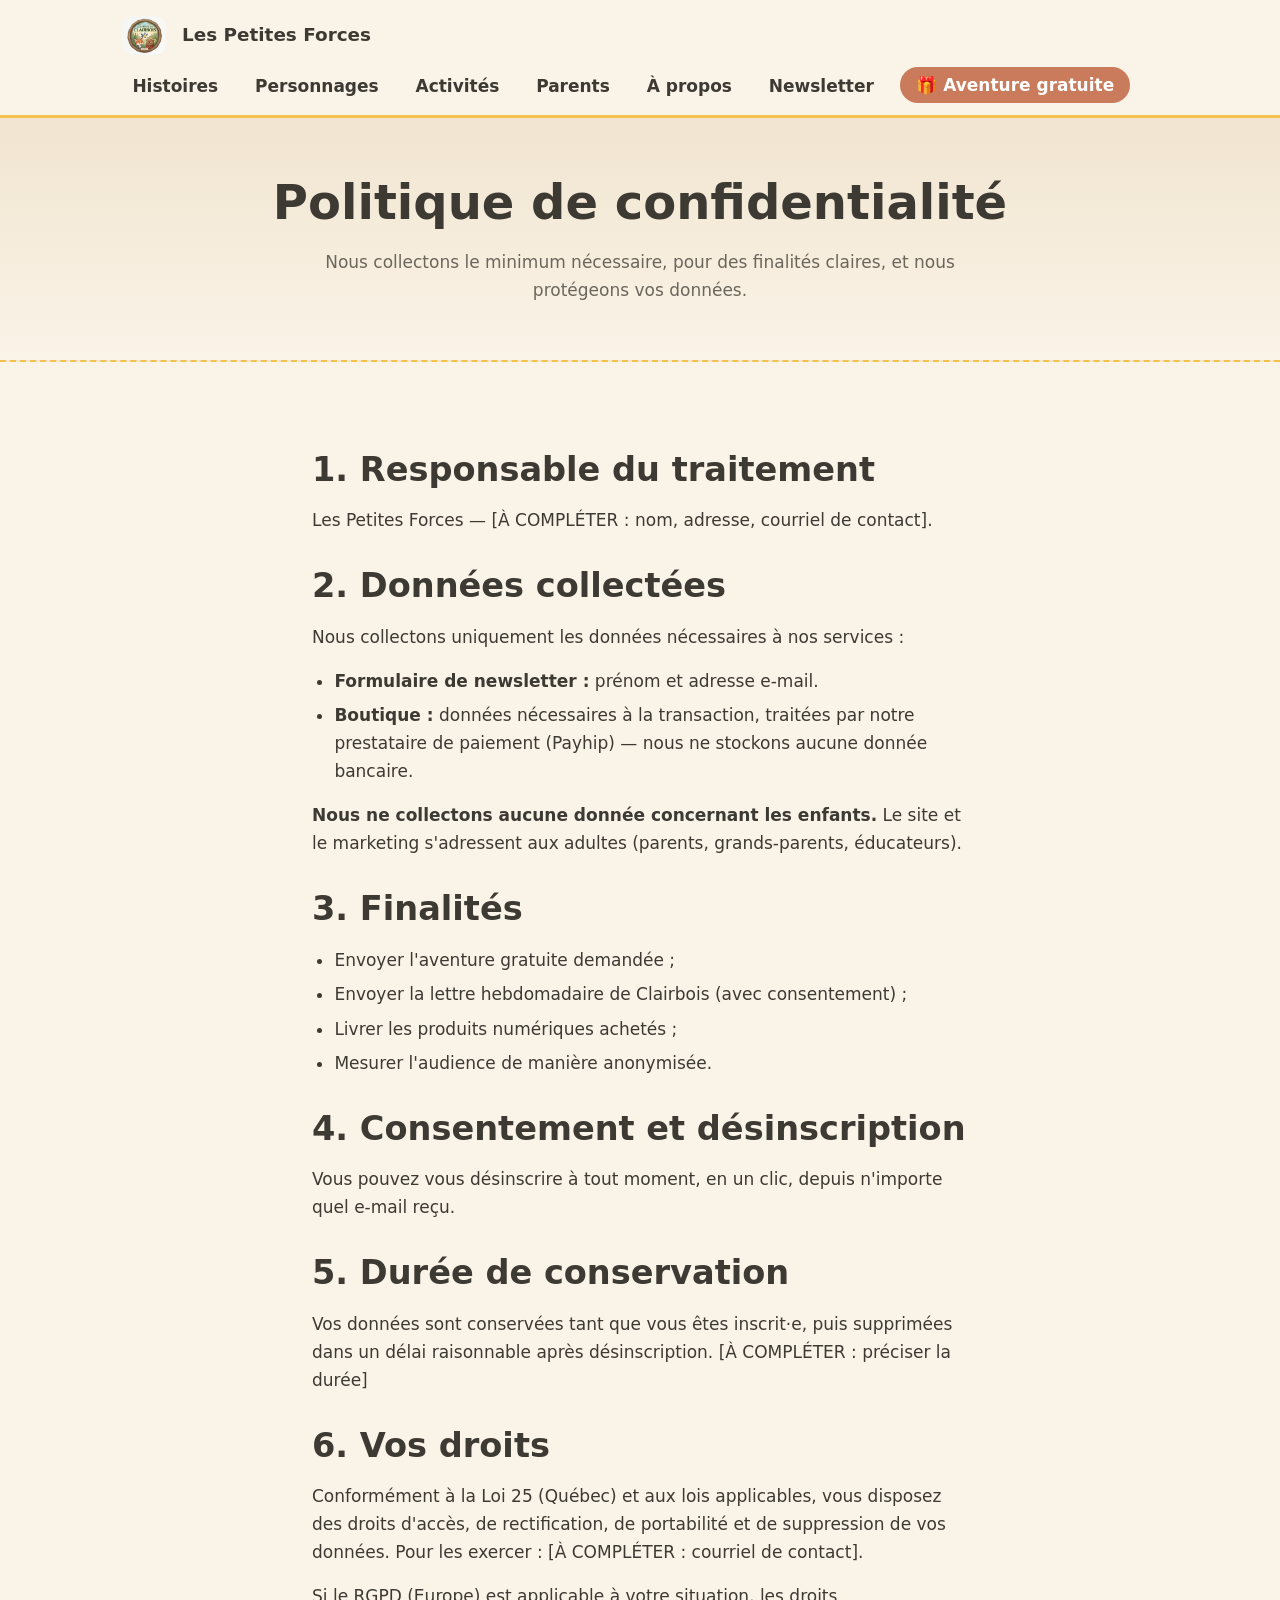
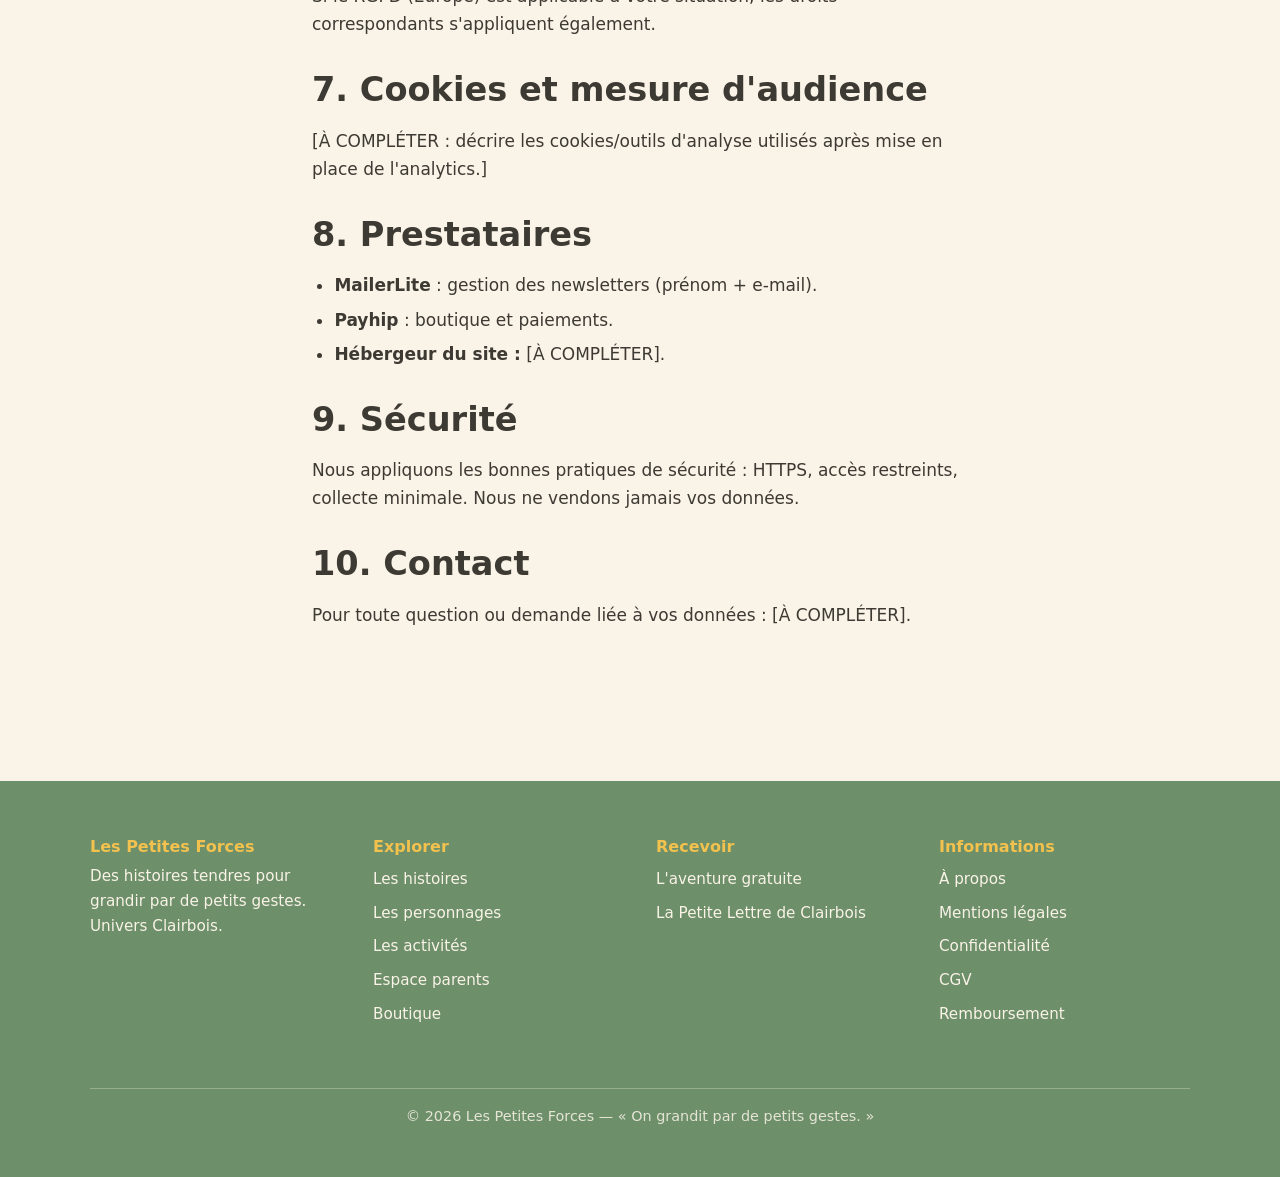
==== confidentialite.html @ 39acc362 "Site Les Petites Forces v0.1 — univers Clairbois Première version du site statique pilote par les do" ====
<!DOCTYPE html>
<html lang="fr">
<head>
  <meta charset="UTF-8">
  <meta name="viewport" content="width=device-width, initial-scale=1.0">
  <title>Politique de confidentialité — Les Petites Forces</title>
  <meta name="description" content="Comment Les Petites Forces collecte et protège vos données personnelles (Loi 25 Québec, Canada).">
  <link rel="stylesheet" href="css/style.css">
  <link rel="icon" href="assets/logo-crayon.png" type="image/png">
</head>
<body>
  <a class="skip-link" href="#contenu">Aller au contenu principal</a>

  <header class="site-header">
    <nav class="nav" aria-label="Navigation principale">
      <a class="logo" href="index.html">
        <img src="assets/logo-couleur.png" alt="Logo Les Petites Forces">
        Les Petites Forces
      </a>
      <ul class="nav-links">
        <li><a href="histoires.html">Histoires</a></li>
        <li><a href="personnages.html">Personnages</a></li>
        <li><a href="activites.html">Activités</a></li>
        <li><a href="parents.html">Parents</a></li>
        <li><a href="apropos.html">À propos</a></li>
        <li><a href="newsletter.html">Newsletter</a></li>
        <li><a class="cta" href="newsletter.html">🎁 Aventure gratuite</a></li>
      </ul>
    </nav>
  </header>

  <main id="contenu">
    <div class="page-entete">
      <h1>Politique de confidentialité</h1>
      <p>Nous collectons le minimum nécessaire, pour des finalités claires, et nous protégeons vos données.</p>
    </div>

    <div class="conteneur prose">
      <h2>1. Responsable du traitement</h2>
      <p>Les Petites Forces — [À COMPLÉTER : nom, adresse, courriel de contact].</p>

      <h2>2. Données collectées</h2>
      <p>Nous collectons uniquement les données nécessaires à nos services :</p>
      <ul>
        <li><strong>Formulaire de newsletter :</strong> prénom et adresse e-mail.</li>
        <li><strong>Boutique :</strong> données nécessaires à la transaction, traitées par notre prestataire de paiement (Payhip) — nous ne stockons aucune donnée bancaire.</li>
      </ul>
      <p><strong>Nous ne collectons aucune donnée concernant les enfants.</strong> Le site et le marketing s'adressent aux adultes (parents, grands-parents, éducateurs).</p>

      <h2>3. Finalités</h2>
      <ul>
        <li>Envoyer l'aventure gratuite demandée ;</li>
        <li>Envoyer la lettre hebdomadaire de Clairbois (avec consentement) ;</li>
        <li>Livrer les produits numériques achetés ;</li>
        <li>Mesurer l'audience de manière anonymisée.</li>
      </ul>

      <h2>4. Consentement et désinscription</h2>
      <p>Vous pouvez vous désinscrire à tout moment, en un clic, depuis n'importe quel e-mail reçu.</p>

      <h2>5. Durée de conservation</h2>
      <p>Vos données sont conservées tant que vous êtes inscrit·e, puis supprimées dans un délai raisonnable après désinscription. [À COMPLÉTER : préciser la durée]</p>

      <h2>6. Vos droits</h2>
      <p>Conformément à la Loi 25 (Québec) et aux lois applicables, vous disposez des droits d'accès, de rectification, de portabilité et de suppression de vos données. Pour les exercer : [À COMPLÉTER : courriel de contact].</p>
      <p>Si le RGPD (Europe) est applicable à votre situation, les droits correspondants s'appliquent également.</p>

      <h2>7. Cookies et mesure d'audience</h2>
      <p>[À COMPLÉTER : décrire les cookies/outils d'analyse utilisés après mise en place de l'analytics.]</p>

      <h2>8. Prestataires</h2>
      <ul>
        <li><strong>MailerLite</strong> : gestion des newsletters (prénom + e-mail).</li>
        <li><strong>Payhip</strong> : boutique et paiements.</li>
        <li><strong>Hébergeur du site :</strong> [À COMPLÉTER].</li>
      </ul>

      <h2>9. Sécurité</h2>
      <p>Nous appliquons les bonnes pratiques de sécurité : HTTPS, accès restreints, collecte minimale. Nous ne vendons jamais vos données.</p>

      <h2>10. Contact</h2>
      <p>Pour toute question ou demande liée à vos données : [À COMPLÉTER].</p>
    </div>
  </main>

  <footer class="site-footer">
    <div class="footer-grille">
      <div>
        <h3>Les Petites Forces</h3>
        <p style="font-size:0.95rem">Des histoires tendres pour grandir par de petits gestes. Univers Clairbois.</p>
      </div>
      <div>
        <h3>Explorer</h3>
        <ul>
          <li><a href="histoires.html">Les histoires</a></li>
          <li><a href="personnages.html">Les personnages</a></li>
          <li><a href="activites.html">Les activités</a></li>
          <li><a href="parents.html">Espace parents</a></li>
          <li><a href="boutique.html">Boutique</a></li>
        </ul>
      </div>
      <div>
        <h3>Recevoir</h3>
        <ul>
          <li><a href="newsletter.html">L'aventure gratuite</a></li>
          <li><a href="newsletter.html">La Petite Lettre de Clairbois</a></li>
        </ul>
      </div>
      <div>
        <h3>Informations</h3>
        <ul>
          <li><a href="apropos.html">À propos</a></li>
          <li><a href="mentions-legales.html">Mentions légales</a></li>
          <li><a href="confidentialite.html">Confidentialité</a></li>
          <li><a href="cgv.html">CGV</a></li>
          <li><a href="remboursement.html">Remboursement</a></li>
        </ul>
      </div>
    </div>
    <div class="footer-bas">
      <p>© 2026 Les Petites Forces — « On grandit par de petits gestes. »</p>
    </div>
  </footer>

  <script src="js/main.js"></script>
</body>
</html>
---- css/style.css ----
/* ============================================================
   LES PETITES FORCES — Clairbois
   Site statique — design system
   Palette (kit §06) : vert sauge, jaune soleil, bleu doux,
   terracotta, crème — aquarelle chaleureuse pour album jeunesse.
   ============================================================ */

:root {
  /* Palette */
  --vert-sauge: #8fae8b;
  --vert-sauge-fonce: #6d8f6a;
  --jaune-soleil: #f2c14e;
  --bleu-doux: #a6c9dd;
  --bleu-doux-fonce: #7fa9c2;
  --terracotta: #c97b5c;
  --terracotta-fonce: #a85f43;
  --creme: #faf3e7;
  --creme-fonce: #f1e5d0;
  --encre: #3d3a34;
  --encre-douce: #6b665c;
  --blanc: #ffffff;

  /* Typographie */
  --font-titres: ui-rounded, "SF Pro Rounded", "Avenir Next Rounded", "Segoe UI", system-ui, sans-serif;
  --font-corps: "Avenir Next", "Segoe UI", system-ui, -apple-system, sans-serif;

  /* Espacements */
  --sp-xs: 0.5rem;
  --sp-sm: 1rem;
  --sp-md: 2rem;
  --sp-lg: 3.5rem;
  --sp-xl: 5rem;

  /* Rayons */
  --rayon: 18px;
  --rayon-petit: 10px;

  /* Ombres douces */
  --ombre: 0 4px 18px rgba(61, 58, 52, 0.08);
  --ombre-forte: 0 8px 30px rgba(61, 58, 52, 0.14);
}

/* ---------- Base ---------- */

* { box-sizing: border-box; margin: 0; padding: 0; }

html { scroll-behavior: smooth; }

body {
  font-family: var(--font-corps);
  background: var(--creme);
  color: var(--encre);
  line-height: 1.65;
  font-size: 1.0625rem;
  -webkit-font-smoothing: antialiased;
}

img { max-width: 100%; height: auto; display: block; }

a { color: var(--terracotta-fonce); text-decoration: none; }
a:hover { text-decoration: underline; }

h1, h2, h3, h4 {
  font-family: var(--font-titres);
  line-height: 1.2;
  color: var(--encre);
  font-weight: 700;
}

h1 { font-size: clamp(2rem, 5vw, 3rem); margin-bottom: var(--sp-sm); }
h2 { font-size: clamp(1.5rem, 3.5vw, 2.1rem); margin-bottom: var(--sp-sm); }
h3 { font-size: 1.25rem; margin-bottom: var(--sp-xs); }

p { margin-bottom: var(--sp-sm); }

/* ---------- Accessibilité : skip link ---------- */

.skip-link {
  position: absolute;
  left: -9999px;
  top: 0;
  background: var(--terracotta);
  color: var(--blanc);
  padding: var(--sp-sm);
  border-radius: 0 0 var(--rayon-petit) 0;
  z-index: 1000;
}
.skip-link:focus { left: 0; }

/* ---------- En-tête ---------- */

.site-header {
  background: var(--creme);
  border-bottom: 3px solid var(--jaune-soleil);
  position: sticky;
  top: 0;
  z-index: 100;
}

.nav {
  max-width: 1100px;
  margin: 0 auto;
  padding: var(--sp-sm) var(--sp-md);
  display: flex;
  align-items: center;
  justify-content: space-between;
  gap: var(--sp-sm);
  flex-wrap: wrap;
}

.logo {
  display: flex;
  align-items: center;
  gap: var(--sp-sm);
  font-family: var(--font-titres);
  font-weight: 700;
  font-size: 1.15rem;
  color: var(--encre);
}
.logo:hover { text-decoration: none; }
.logo img { width: 44px; height: auto; border-radius: var(--rayon-petit); }

.nav-links {
  display: flex;
  gap: var(--sp-sm);
  list-style: none;
  flex-wrap: wrap;
  align-items: center;
}
.nav-links a {
  color: var(--encre);
  font-weight: 600;
  padding: 0.35rem 0.65rem;
  border-radius: var(--rayon-petit);
}
.nav-links a:hover { background: var(--creme-fonce); text-decoration: none; }

.nav-links .cta {
  background: var(--terracotta);
  color: var(--blanc);
  padding: 0.5rem 1rem;
  border-radius: 999px;
}
.nav-links .cta:hover { background: var(--terracotta-fonce); text-decoration: none; }

/* ---------- Conteneur ---------- */

.conteneur {
  max-width: 1100px;
  margin: 0 auto;
  padding: var(--sp-lg) var(--sp-md);
}

.section-petite { padding: var(--sp-md) var(--sp-md); }

/* ---------- Héro ---------- */

.hero {
  text-align: center;
  padding: var(--sp-xl) var(--sp-md);
  background: linear-gradient(180deg, var(--creme) 0%, var(--creme-fonce) 100%);
  border-bottom: 2px dashed var(--jaune-soleil);
}

.hero .signature {
  font-family: var(--font-titres);
  font-size: 1.15rem;
  color: var(--terracotta-fonce);
  font-style: italic;
  margin-bottom: var(--sp-sm);
  display: block;
}

.hero p.hero-texte {
  max-width: 640px;
  margin: 0 auto var(--sp-md);
  font-size: 1.15rem;
  color: var(--encre-douce);
}

.hero-actions {
  display: flex;
  gap: var(--sp-sm);
  justify-content: center;
  flex-wrap: wrap;
}

/* ---------- Boutons ---------- */

.btn {
  display: inline-block;
  font-family: var(--font-titres);
  font-weight: 700;
  font-size: 1.05rem;
  padding: 0.85rem 1.8rem;
  border-radius: 999px;
  border: none;
  cursor: pointer;
  transition: transform 0.15s ease, box-shadow 0.15s ease, background 0.15s ease;
  text-decoration: none !important;
}
.btn:hover { transform: translateY(-2px); box-shadow: var(--ombre); }

.btn-principal { background: var(--terracotta); color: var(--blanc); }
.btn-principal:hover { background: var(--terracotta-fonce); }

.btn-secondaire { background: var(--vert-sauge); color: var(--blanc); }
.btn-secondaire:hover { background: var(--vert-sauge-fonce); }

.btn-jaune { background: var(--jaune-soleil); color: var(--encre); }
.btn-jaune:hover { background: #e3b13a; }

.btn-transparent {
  background: transparent;
  color: var(--encre);
  border: 2px solid var(--creme-fonce);
}
.btn-transparent:hover { border-color: var(--vert-sauge); }

/* ---------- Sections ---------- */

.section-titre {
  text-align: center;
  max-width: 680px;
  margin: 0 auto var(--sp-lg);
}
.section-titre p { color: var(--encre-douce); }

.section-alternee { background: var(--blanc); }
.section-alternee-2 { background: var(--creme-fonce); }

/* ---------- Grille albums ---------- */

.grille-albums {
  display: grid;
  grid-template-columns: repeat(auto-fill, minmax(230px, 1fr));
  gap: var(--sp-md);
  list-style: none;
}

.carte-album {
  background: var(--blanc);
  border-radius: var(--rayon);
  overflow: hidden;
  box-shadow: var(--ombre);
  transition: transform 0.2s ease, box-shadow 0.2s ease;
  display: flex;
  flex-direction: column;
}
.carte-album:hover {
  transform: translateY(-4px);
  box-shadow: var(--ombre-forte);
}

.carte-album .couverture { aspect-ratio: 4 / 3; object-fit: cover; width: 100%; }
.carte-album .contenu { padding: var(--sp-sm); display: flex; flex-direction: column; flex: 1; }
.carte-album h3 { font-size: 1.1rem; margin-bottom: 0.25rem; }
.carte-album .theme { color: var(--encre-douce); font-size: 0.9rem; margin-bottom: var(--sp-sm); }
.carte-album .bas { margin-top: auto; display: flex; justify-content: space-between; align-items: center; }
.carte-album .prix { font-family: var(--font-titres); font-weight: 700; color: var(--terracotta-fonce); }
.carte-album .lien { font-size: 0.95rem; font-weight: 700; }

/* ---------- Personnages ---------- */

.grille-personnages {
  display: grid;
  grid-template-columns: repeat(auto-fill, minmax(300px, 1fr));
  gap: var(--sp-md);
}

.carte-personnage {
  background: var(--blanc);
  border-radius: var(--rayon);
  padding: var(--sp-md);
  box-shadow: var(--ombre);
  border-top: 6px solid var(--bleu-doux);
}
.carte-personnage:nth-child(2) { border-top-color: var(--jaune-soleil); }
.carte-personnage:nth-child(3) { border-top-color: var(--vert-sauge); }
.carte-personnage:nth-child(4) { border-top-color: var(--terracotta); }
.carte-personnage:nth-child(5) { border-top-color: var(--bleu-doux-fonce); }

.carte-personnage ul {
  margin: var(--sp-xs) 0 0 1.2rem;
  color: var(--encre-douce);
}
.carte-personnage li { margin-bottom: 0.2rem; }

/* ---------- Étapes du tunnel / comment ça marche ---------- */

.etapes {
  display: grid;
  grid-template-columns: repeat(auto-fit, minmax(200px, 1fr));
  gap: var(--sp-md);
  counter-reset: etape;
}
.etape {
  background: var(--blanc);
  border-radius: var(--rayon);
  padding: var(--sp-md);
  box-shadow: var(--ombre);
  position: relative;
}
.etape::before {
  counter-increment: etape;
  content: counter(etape);
  display: flex;
  align-items: center;
  justify-content: center;
  width: 44px;
  height: 44px;
  border-radius: 50%;
  background: var(--jaune-soleil);
  color: var(--encre);
  font-family: var(--font-titres);
  font-weight: 700;
  font-size: 1.25rem;
  margin-bottom: var(--sp-sm);
}

/* ---------- Formulaire newsletter ---------- */

.bloc-formulaire {
  max-width: 560px;
  margin: 0 auto;
  background: var(--blanc);
  border-radius: var(--rayon);
  padding: var(--sp-md);
  box-shadow: var(--ombre);
  border: 2px solid var(--creme-fonce);
}

.bloc-formulaire p { text-align: center; color: var(--encre-douce); }

/* ---------- Pied de page ---------- */

.site-footer {
  background: var(--vert-sauge-fonce);
  color: var(--creme);
  padding: var(--sp-lg) var(--sp-md) var(--sp-md);
  margin-top: var(--sp-xl);
}

.footer-grille {
  max-width: 1100px;
  margin: 0 auto;
  display: grid;
  grid-template-columns: repeat(auto-fit, minmax(200px, 1fr));
  gap: var(--sp-md);
}

.footer-grille h3 { color: var(--jaune-soleil); font-size: 1rem; }

.footer-grille ul { list-style: none; }
.footer-grille a { color: var(--creme); font-size: 0.95rem; }
.footer-grille li { margin-bottom: 0.35rem; }

.footer-bas {
  max-width: 1100px;
  margin: var(--sp-lg) auto 0;
  padding-top: var(--sp-sm);
  border-top: 1px solid rgba(250, 243, 231, 0.3);
  font-size: 0.9rem;
  text-align: center;
  color: rgba(250, 243, 231, 0.85);
}

/* ---------- Pages internes ---------- */

.page-entete {
  background: linear-gradient(180deg, var(--creme-fonce), var(--creme));
  text-align: center;
  padding: var(--sp-lg) var(--sp-md);
  border-bottom: 2px dashed var(--jaune-soleil);
}
.page-entete p { max-width: 640px; margin: 0 auto; color: var(--encre-douce); }

.prose { max-width: 720px; margin: 0 auto; }
.prose h2 { margin-top: var(--sp-md); }
.prose ul, .prose ol { margin: 0 0 var(--sp-sm) 1.4rem; }
.prose li { margin-bottom: 0.4rem; }

/* ---------- Fiche album ---------- */

.fiche-album {
  display: grid;
  grid-template-columns: 1fr 1fr;
  gap: var(--sp-lg);
  align-items: start;
}
.fiche-album .couverture {
  border-radius: var(--rayon);
  box-shadow: var(--ombre-forte);
  width: 100%;
}

.fiche-infos .theme-badge {
  display: inline-block;
  background: var(--bleu-doux);
  color: var(--encre);
  font-size: 0.85rem;
  font-weight: 600;
  padding: 0.25rem 0.8rem;
  border-radius: 999px;
  margin-bottom: var(--sp-sm);
}

.fiche-infos .competences {
  display: flex;
  flex-wrap: wrap;
  gap: 0.4rem;
  margin: var(--sp-sm) 0;
}
.fiche-infos .competence {
  background: var(--creme-fonce);
  border-radius: 999px;
  padding: 0.2rem 0.7rem;
  font-size: 0.85rem;
}

.fiche-infos .prix { font-size: 1.6rem; font-family: var(--font-titres); color: var(--terracotta-fonce); font-weight: 700; }

.fiche-retour { margin: var(--sp-md) 0; display: inline-block; font-weight: 600; }

/* ---------- Accessibilité : focus visible ---------- */

a:focus-visible, button:focus-visible {
  outline: 3px solid var(--bleu-doux-fonce);
  outline-offset: 2px;
  border-radius: 4px;
}

/* ---------- Mobile ---------- */

@media (max-width: 720px) {
  .nav { flex-direction: column; align-items: flex-start; }
  .nav-links { width: 100%; justify-content: flex-start; }
  .fiche-album { grid-template-columns: 1fr; gap: var(--sp-md); }
  .hero { padding: var(--sp-lg) var(--sp-sm); }
  .conteneur { padding: var(--sp-md) var(--sp-sm); }
}

@media (max-width: 480px) {
  .nav-links a { font-size: 0.92rem; padding: 0.3rem 0.5rem; }
  .btn { width: 100%; text-align: center; }
  .hero-actions { flex-direction: column; width: 100%; }
}
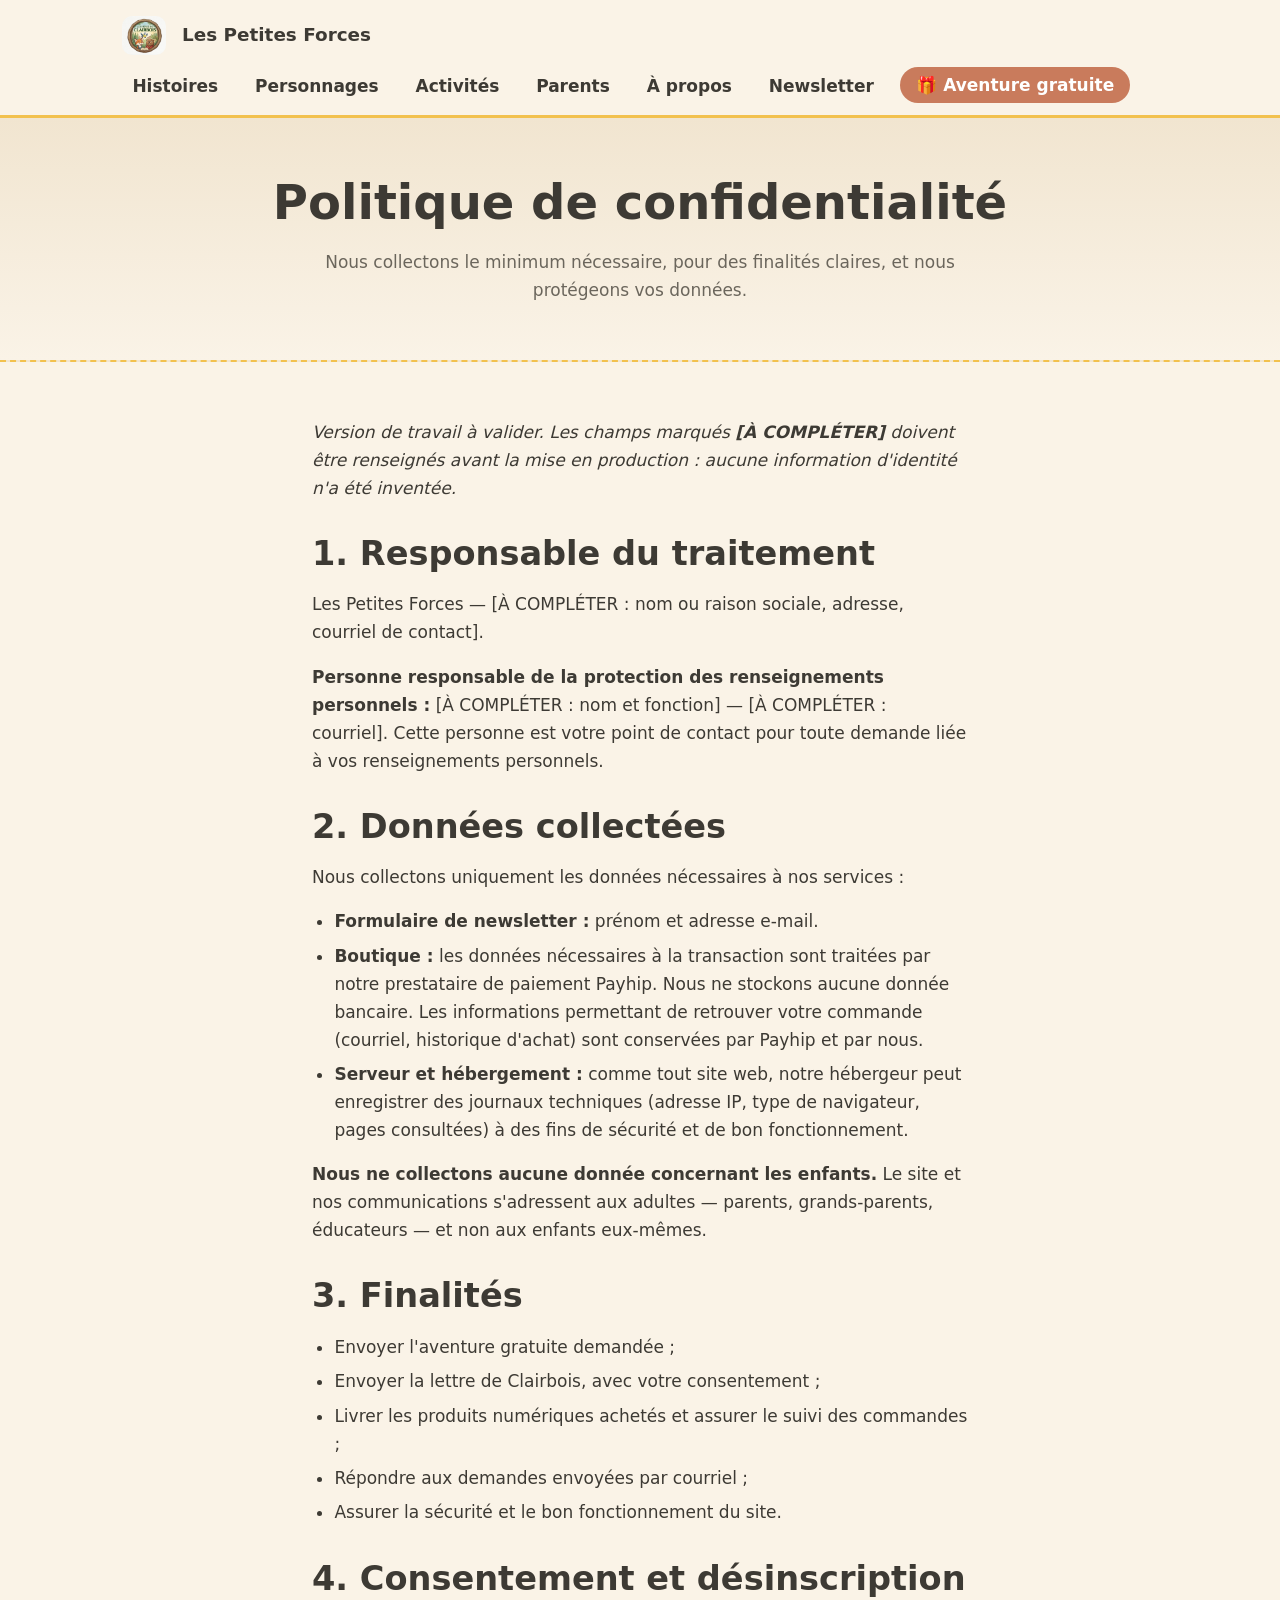
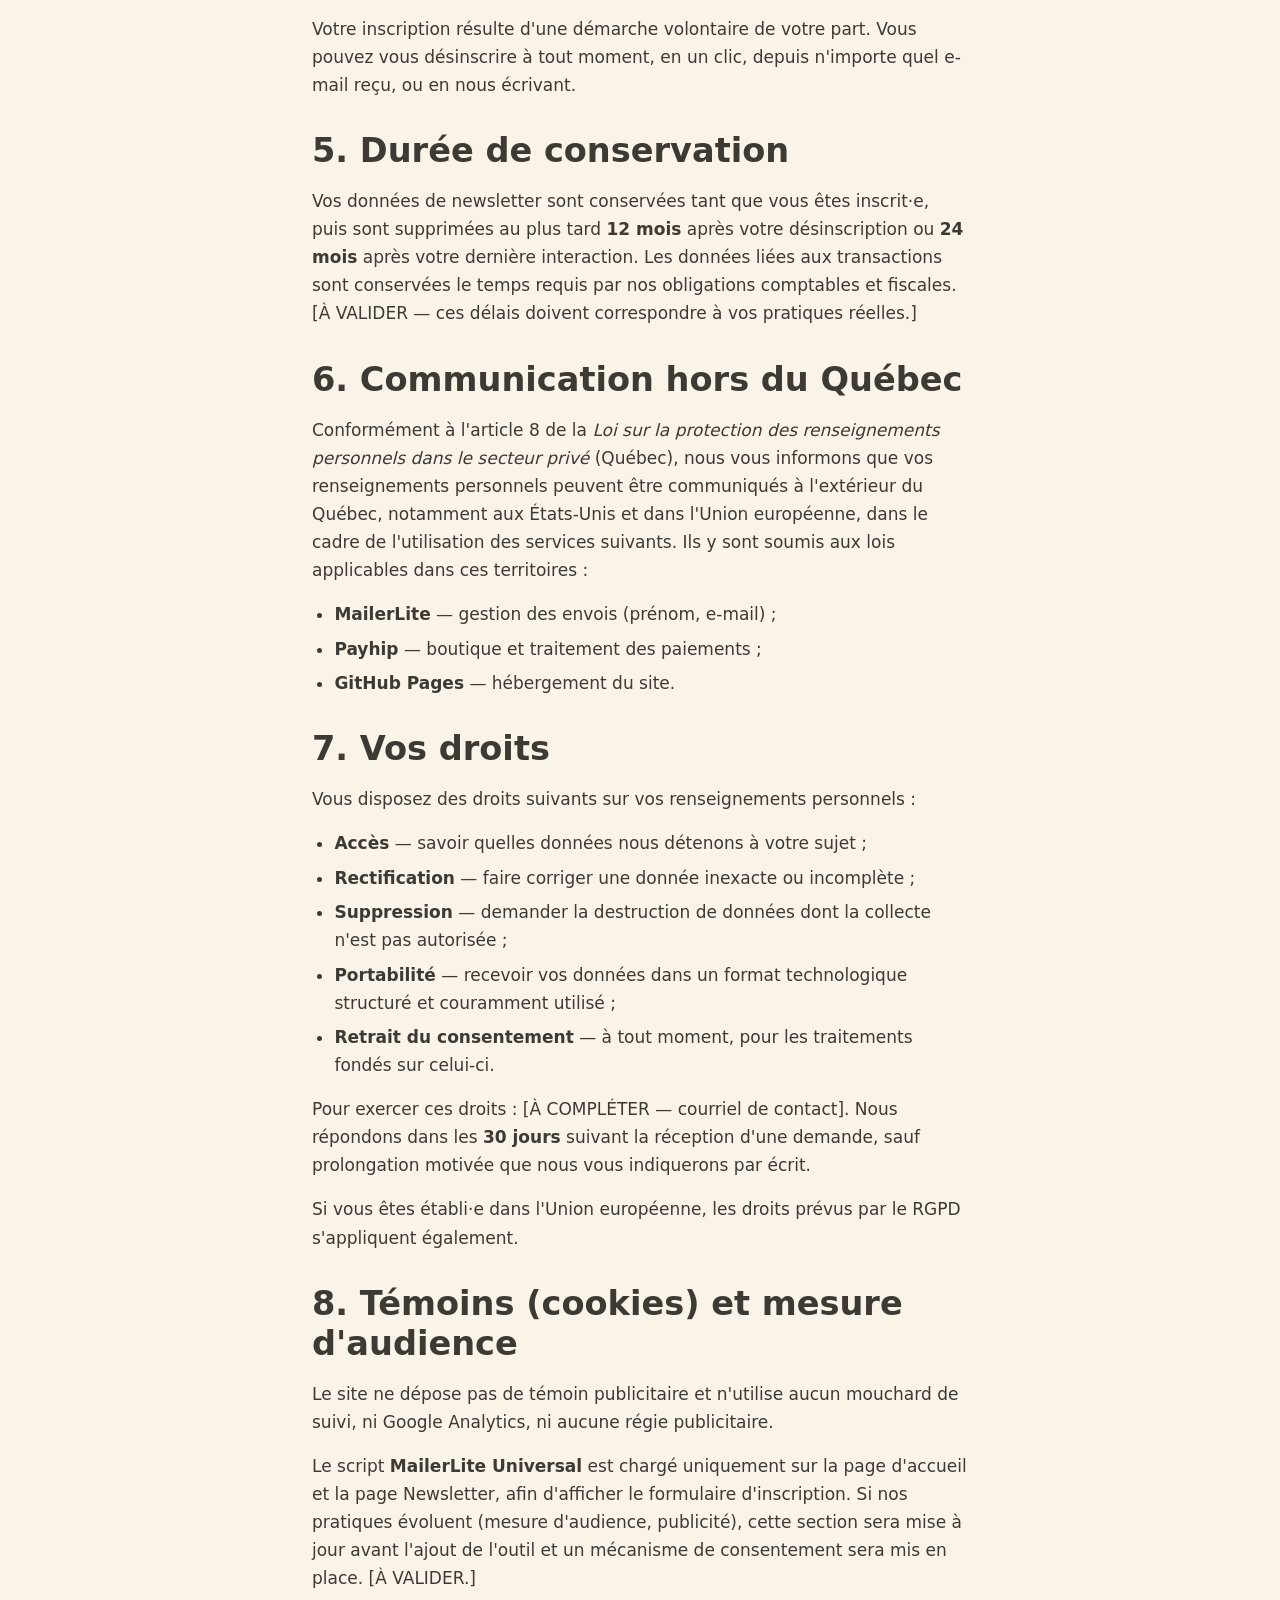
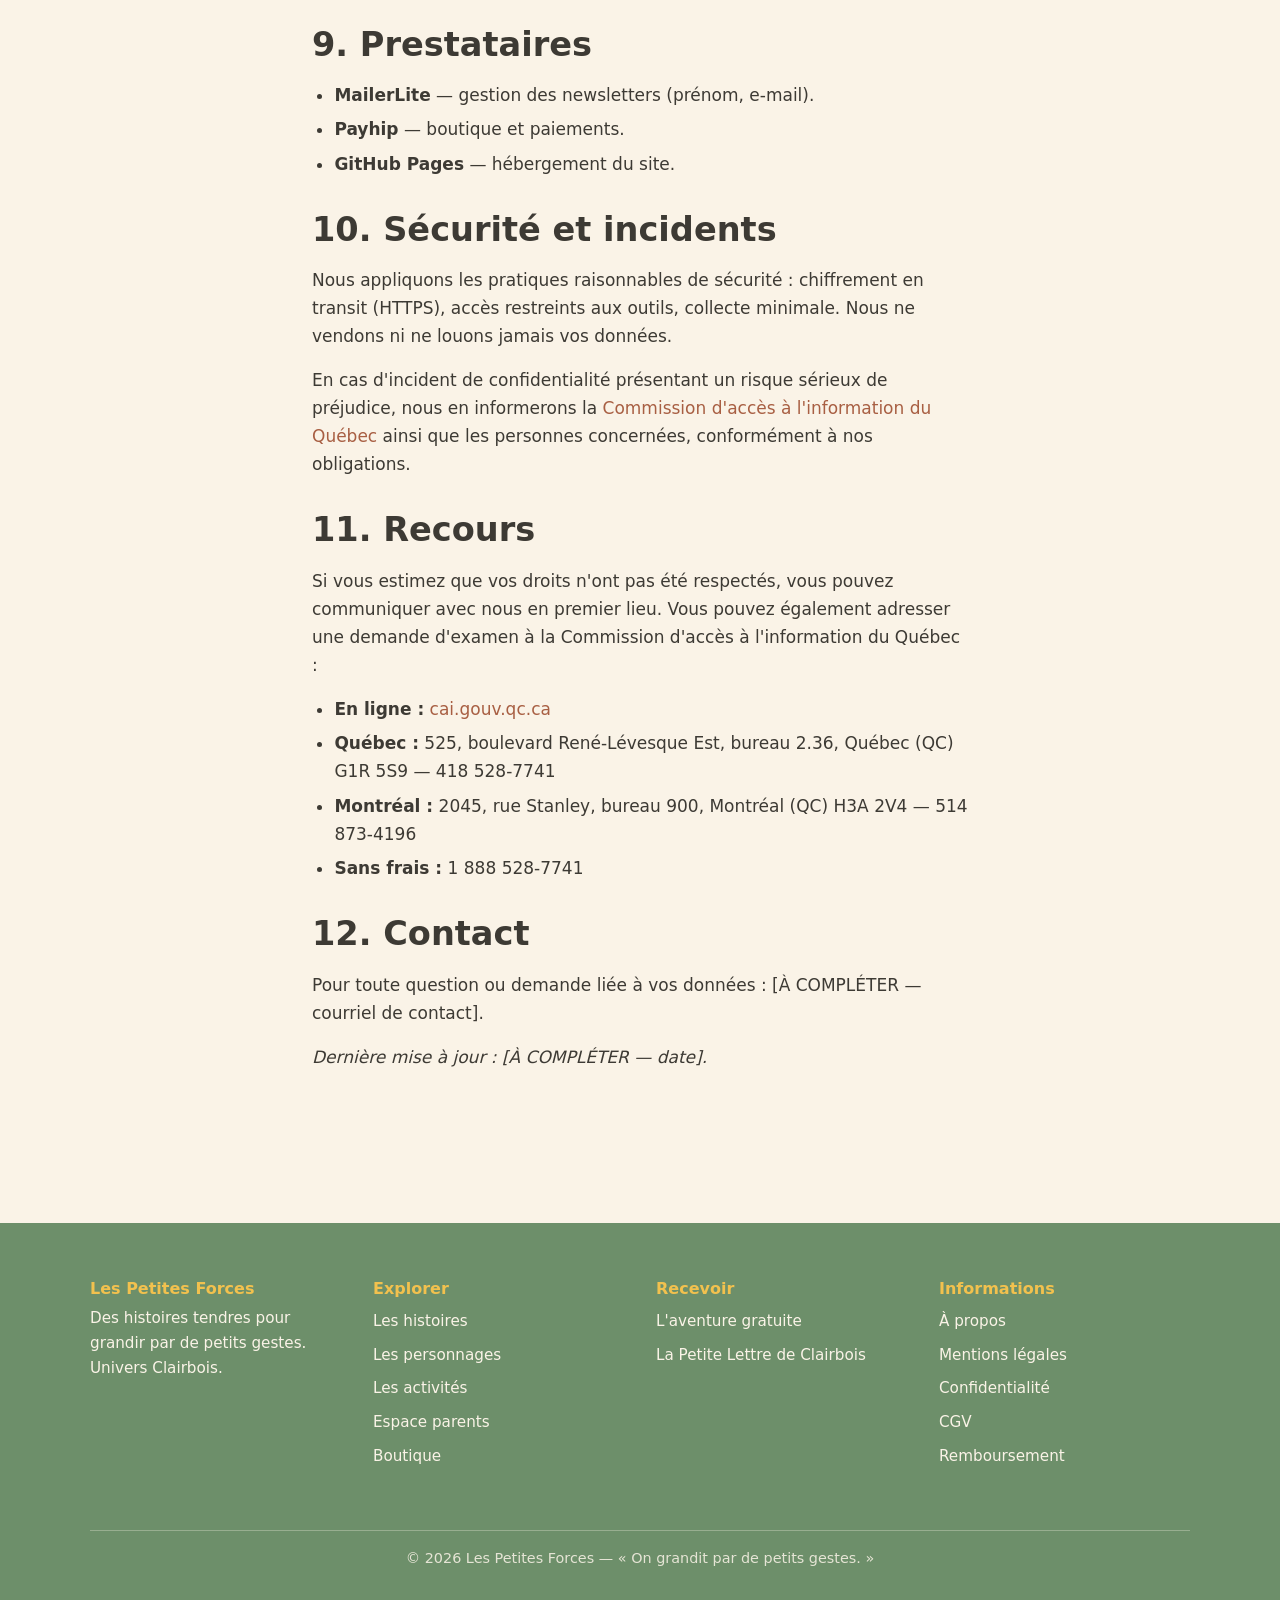
==== commit fb84ea8b: "docs(legal): redige les pages legales selon la Loi 25 (Quebec) Les 4 pages passent de 'document a co" ====
--- a/confidentialite.html
+++ b/confidentialite.html
@@ -36,50 +36,83 @@
     </div>
 
     <div class="conteneur prose">
+      <p><em>Version de travail à valider. Les champs marqués <strong>[À COMPLÉTER]</strong> doivent être renseignés avant la mise en production : aucune information d'identité n'a été inventée.</em></p>
+
       <h2>1. Responsable du traitement</h2>
-      <p>Les Petites Forces — [À COMPLÉTER : nom, adresse, courriel de contact].</p>
+      <p>Les Petites Forces — [À COMPLÉTER : nom ou raison sociale, adresse, courriel de contact].</p>
+      <p><strong>Personne responsable de la protection des renseignements personnels :</strong> [À COMPLÉTER : nom et fonction] — [À COMPLÉTER : courriel]. Cette personne est votre point de contact pour toute demande liée à vos renseignements personnels.</p>
 
       <h2>2. Données collectées</h2>
       <p>Nous collectons uniquement les données nécessaires à nos services :</p>
       <ul>
         <li><strong>Formulaire de newsletter :</strong> prénom et adresse e-mail.</li>
-        <li><strong>Boutique :</strong> données nécessaires à la transaction, traitées par notre prestataire de paiement (Payhip) — nous ne stockons aucune donnée bancaire.</li>
+        <li><strong>Boutique :</strong> les données nécessaires à la transaction sont traitées par notre prestataire de paiement Payhip. Nous ne stockons aucune donnée bancaire. Les informations permettant de retrouver votre commande (courriel, historique d'achat) sont conservées par Payhip et par nous.</li>
+        <li><strong>Serveur et hébergement :</strong> comme tout site web, notre hébergeur peut enregistrer des journaux techniques (adresse IP, type de navigateur, pages consultées) à des fins de sécurité et de bon fonctionnement.</li>
       </ul>
-      <p><strong>Nous ne collectons aucune donnée concernant les enfants.</strong> Le site et le marketing s'adressent aux adultes (parents, grands-parents, éducateurs).</p>
+      <p><strong>Nous ne collectons aucune donnée concernant les enfants.</strong> Le site et nos communications s'adressent aux adultes — parents, grands-parents, éducateurs — et non aux enfants eux-mêmes.</p>
 
       <h2>3. Finalités</h2>
       <ul>
         <li>Envoyer l'aventure gratuite demandée ;</li>
-        <li>Envoyer la lettre hebdomadaire de Clairbois (avec consentement) ;</li>
-        <li>Livrer les produits numériques achetés ;</li>
-        <li>Mesurer l'audience de manière anonymisée.</li>
+        <li>Envoyer la lettre de Clairbois, avec votre consentement ;</li>
+        <li>Livrer les produits numériques achetés et assurer le suivi des commandes ;</li>
+        <li>Répondre aux demandes envoyées par courriel ;</li>
+        <li>Assurer la sécurité et le bon fonctionnement du site.</li>
       </ul>
 
       <h2>4. Consentement et désinscription</h2>
-      <p>Vous pouvez vous désinscrire à tout moment, en un clic, depuis n'importe quel e-mail reçu.</p>
+      <p>Votre inscription résulte d'une démarche volontaire de votre part. Vous pouvez vous désinscrire à tout moment, en un clic, depuis n'importe quel e-mail reçu, ou en nous écrivant.</p>
 
       <h2>5. Durée de conservation</h2>
-      <p>Vos données sont conservées tant que vous êtes inscrit·e, puis supprimées dans un délai raisonnable après désinscription. [À COMPLÉTER : préciser la durée]</p>
+      <p>Vos données de newsletter sont conservées tant que vous êtes inscrit·e, puis sont supprimées au plus tard <strong>12 mois</strong> après votre désinscription ou <strong>24 mois</strong> après votre dernière interaction. Les données liées aux transactions sont conservées le temps requis par nos obligations comptables et fiscales. [À VALIDER — ces délais doivent correspondre à vos pratiques réelles.]</p>
 
-      <h2>6. Vos droits</h2>
-      <p>Conformément à la Loi 25 (Québec) et aux lois applicables, vous disposez des droits d'accès, de rectification, de portabilité et de suppression de vos données. Pour les exercer : [À COMPLÉTER : courriel de contact].</p>
-      <p>Si le RGPD (Europe) est applicable à votre situation, les droits correspondants s'appliquent également.</p>
-
-      <h2>7. Cookies et mesure d'audience</h2>
-      <p>[À COMPLÉTER : décrire les cookies/outils d'analyse utilisés après mise en place de l'analytics.]</p>
-
-      <h2>8. Prestataires</h2>
+      <h2>6. Communication hors du Québec</h2>
+      <p>Conformément à l'article 8 de la <em>Loi sur la protection des renseignements personnels dans le secteur privé</em> (Québec), nous vous informons que vos renseignements personnels peuvent être communiqués à l'extérieur du Québec, notamment aux États-Unis et dans l'Union européenne, dans le cadre de l'utilisation des services suivants. Ils y sont soumis aux lois applicables dans ces territoires :</p>
       <ul>
-        <li><strong>MailerLite</strong> : gestion des newsletters (prénom + e-mail).</li>
-        <li><strong>Payhip</strong> : boutique et paiements.</li>
-        <li><strong>Hébergeur du site :</strong> [À COMPLÉTER].</li>
+        <li><strong>MailerLite</strong> — gestion des envois (prénom, e-mail) ;</li>
+        <li><strong>Payhip</strong> — boutique et traitement des paiements ;</li>
+        <li><strong>GitHub Pages</strong> — hébergement du site.</li>
       </ul>
 
-      <h2>9. Sécurité</h2>
-      <p>Nous appliquons les bonnes pratiques de sécurité : HTTPS, accès restreints, collecte minimale. Nous ne vendons jamais vos données.</p>
+      <h2>7. Vos droits</h2>
+      <p>Vous disposez des droits suivants sur vos renseignements personnels :</p>
+      <ul>
+        <li><strong>Accès</strong> — savoir quelles données nous détenons à votre sujet ;</li>
+        <li><strong>Rectification</strong> — faire corriger une donnée inexacte ou incomplète ;</li>
+        <li><strong>Suppression</strong> — demander la destruction de données dont la collecte n'est pas autorisée ;</li>
+        <li><strong>Portabilité</strong> — recevoir vos données dans un format technologique structuré et couramment utilisé ;</li>
+        <li><strong>Retrait du consentement</strong> — à tout moment, pour les traitements fondés sur celui-ci.</li>
+      </ul>
+      <p>Pour exercer ces droits : [À COMPLÉTER — courriel de contact]. Nous répondons dans les <strong>30 jours</strong> suivant la réception d'une demande, sauf prolongation motivée que nous vous indiquerons par écrit.</p>
+      <p>Si vous êtes établi·e dans l'Union européenne, les droits prévus par le RGPD s'appliquent également.</p>
 
-      <h2>10. Contact</h2>
-      <p>Pour toute question ou demande liée à vos données : [À COMPLÉTER].</p>
+      <h2>8. Témoins (cookies) et mesure d'audience</h2>
+      <p>Le site ne dépose pas de témoin publicitaire et n'utilise aucun mouchard de suivi, ni Google Analytics, ni aucune régie publicitaire.</p>
+      <p>Le script <strong>MailerLite Universal</strong> est chargé uniquement sur la page d'accueil et la page Newsletter, afin d'afficher le formulaire d'inscription. Si nos pratiques évoluent (mesure d'audience, publicité), cette section sera mise à jour avant l'ajout de l'outil et un mécanisme de consentement sera mis en place. [À VALIDER.]</p>
+
+      <h2>9. Prestataires</h2>
+      <ul>
+        <li><strong>MailerLite</strong> — gestion des newsletters (prénom, e-mail).</li>
+        <li><strong>Payhip</strong> — boutique et paiements.</li>
+        <li><strong>GitHub Pages</strong> — hébergement du site.</li>
+      </ul>
+
+      <h2>10. Sécurité et incidents</h2>
+      <p>Nous appliquons les pratiques raisonnables de sécurité : chiffrement en transit (HTTPS), accès restreints aux outils, collecte minimale. Nous ne vendons ni ne louons jamais vos données.</p>
+      <p>En cas d'incident de confidentialité présentant un risque sérieux de préjudice, nous en informerons la <a href="https://www.cai.gouv.qc.ca/" rel="noopener">Commission d'accès à l'information du Québec</a> ainsi que les personnes concernées, conformément à nos obligations.</p>
+
+      <h2>11. Recours</h2>
+      <p>Si vous estimez que vos droits n'ont pas été respectés, vous pouvez communiquer avec nous en premier lieu. Vous pouvez également adresser une demande d'examen à la Commission d'accès à l'information du Québec :</p>
+      <ul>
+        <li><strong>En ligne :</strong> <a href="https://www.cai.gouv.qc.ca/" rel="noopener">cai.gouv.qc.ca</a></li>
+        <li><strong>Québec :</strong> 525, boulevard René-Lévesque Est, bureau 2.36, Québec (QC) G1R 5S9 — 418 528-7741</li>
+        <li><strong>Montréal :</strong> 2045, rue Stanley, bureau 900, Montréal (QC) H3A 2V4 — 514 873-4196</li>
+        <li><strong>Sans frais :</strong> 1 888 528-7741</li>
+      </ul>
+
+      <h2>12. Contact</h2>
+      <p>Pour toute question ou demande liée à vos données : [À COMPLÉTER — courriel de contact].</p>
+      <p><em>Dernière mise à jour : [À COMPLÉTER — date].</em></p>
     </div>
   </main>
 
